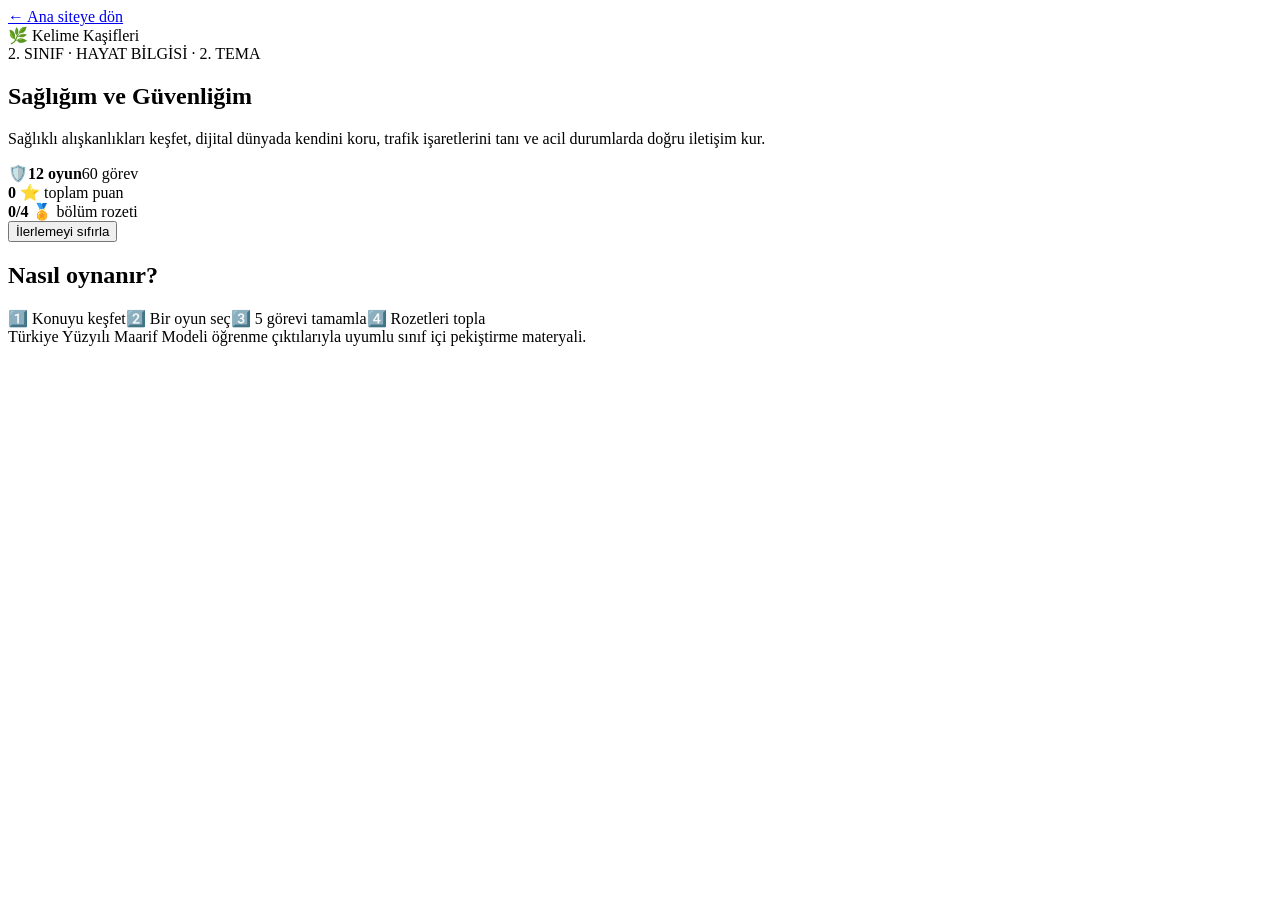
==== index.html @ e48f1bb2 "Sagligim ve Guvenligim sitesini kur" ====
<!doctype html>
<html lang="tr">
<head>
<meta charset="utf-8"><meta name="viewport" content="width=device-width,initial-scale=1">
<meta name="theme-color" content="#0f766e"><meta http-equiv="Cache-Control" content="no-cache, no-store, must-revalidate">
<title>Sağlığım ve Güvenliğim | Kelime Kaşifleri</title>
<link rel="stylesheet" href="styles.css?v=1">
</head>
<body>
<header class="top"><a class="home" href="https://dilaleylak-svg.github.io/">← Ana siteye dön</a><div class="brand">🌿 Kelime Kaşifleri</div></header>
<main>
<section class="hero">
<div><span class="eyebrow">2. SINIF · HAYAT BİLGİSİ · 2. TEMA</span><h1>Sağlığım ve Güvenliğim</h1><p>Sağlıklı alışkanlıkları keşfet, dijital dünyada kendini koru, trafik işaretlerini tanı ve acil durumlarda doğru iletişim kur.</p></div>
<div class="hero-badge">🛡️<b>12 oyun</b><span>60 görev</span></div>
</section>
<section class="progress"><div><b id="stars">0</b> ⭐ toplam puan</div><div><b id="badges">0/4</b> 🏅 bölüm rozeti</div><button id="reset" type="button">İlerlemeyi sıfırla</button></section>
<section class="how"><h2>Nasıl oynanır?</h2><div class="steps"><span>1️⃣ Konuyu keşfet</span><span>2️⃣ Bir oyun seç</span><span>3️⃣ 5 görevi tamamla</span><span>4️⃣ Rozetleri topla</span></div></section>
<section id="worlds" class="worlds"></section>
</main>
<div id="modal" class="modal" hidden><div class="gamebox">
<button id="close" class="close" aria-label="Oyunu kapat">✕</button>
<div id="gameHead"></div><div class="meter"><i id="bar"></i></div>
<div id="question"></div><div id="answers" class="answers"></div><div id="feedback" class="feedback" aria-live="polite"></div>
<button id="next" class="next" hidden>Sonraki görev →</button>
</div></div>
<footer>Türkiye Yüzyılı Maarif Modeli öğrenme çıktılarıyla uyumlu sınıf içi pekiştirme materyali.</footer>
<script src="app.js?v=1"></script>
</body></html>
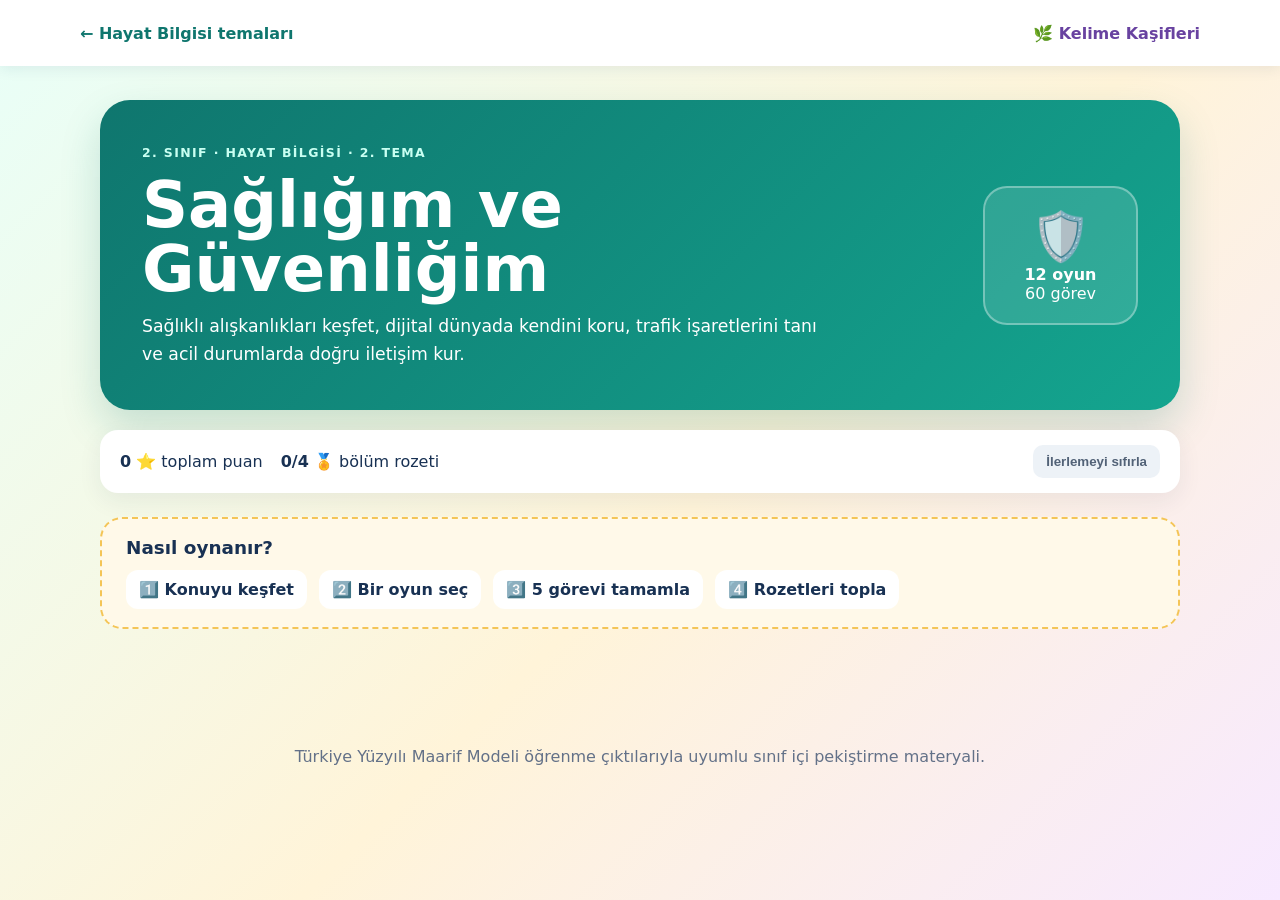
==== commit 1053e51f: "Sagligim ve Guvenligim geri baglantisini guncelle" ====
--- a/index.html
+++ b/index.html
@@ -7,7 +7,7 @@
 <link rel="stylesheet" href="styles.css?v=1">
 </head>
 <body>
-<header class="top"><a class="home" href="https://dilaleylak-svg.github.io/">← Ana siteye dön</a><div class="brand">🌿 Kelime Kaşifleri</div></header>
+<header class="top"><a class="home" href="https://dilaleylak-svg.github.io/hayat-bilgisi/">← Hayat Bilgisi temaları</a><div class="brand">🌿 Kelime Kaşifleri</div></header>
 <main>
 <section class="hero">
 <div><span class="eyebrow">2. SINIF · HAYAT BİLGİSİ · 2. TEMA</span><h1>Sağlığım ve Güvenliğim</h1><p>Sağlıklı alışkanlıkları keşfet, dijital dünyada kendini koru, trafik işaretlerini tanı ve acil durumlarda doğru iletişim kur.</p></div>
--- a/styles.css
+++ b/styles.css
@@ -0,0 +1 @@
+:root{--ink:#183153;--teal:#0f766e;--mint:#dff8ef;--gold:#f5b942;--paper:#fffdf7;--red:#e85d75}*{box-sizing:border-box}body{margin:0;font-family:Nunito,system-ui,-apple-system,"Segoe UI",sans-serif;color:var(--ink);background:linear-gradient(135deg,#e8fff8,#fff4d9 55%,#f7e9ff);min-height:100vh}.top{height:66px;background:#fff;display:flex;align-items:center;justify-content:space-between;padding:0 max(20px,calc((100% - 1120px)/2));box-shadow:0 2px 14px #163a5f18;position:sticky;top:0;z-index:5}.home{color:var(--teal);font-weight:900;text-decoration:none}.brand{font-weight:900;color:#6842a0}main{max-width:1120px;margin:auto;padding:34px 20px 70px}.hero{display:flex;align-items:center;justify-content:space-between;gap:30px;background:linear-gradient(135deg,#0f766e,#14a58f);color:white;border-radius:30px;padding:42px;box-shadow:0 18px 40px #0f766e33}.eyebrow{font-size:.78rem;font-weight:900;letter-spacing:.11em;color:#c9fff2}.hero h1{font-size:clamp(2rem,5vw,4rem);line-height:1;margin:12px 0}.hero p{max-width:700px;font-size:1.08rem;line-height:1.6;margin:0}.hero-badge{background:#ffffff20;border:2px solid #ffffff55;border-radius:24px;min-width:155px;padding:20px;text-align:center;font-size:3rem}.hero-badge b,.hero-badge span{display:block;font-size:1rem}.progress{margin:20px 0;display:flex;gap:18px;align-items:center;flex-wrap:wrap;background:white;border-radius:18px;padding:15px 20px;box-shadow:0 8px 25px #18315312}.progress div{font-size:1rem}.progress button{margin-left:auto;border:0;background:#edf2f7;color:#526277;border-radius:10px;padding:9px 13px;font-weight:700;cursor:pointer}.how{background:#fff9e9;border:2px dashed #f4c557;border-radius:22px;padding:18px 24px;margin:24px 0}.how h2{margin:0 0 12px;font-size:1.15rem}.steps{display:flex;gap:12px;flex-wrap:wrap}.steps span{background:white;border-radius:12px;padding:10px 13px;font-weight:800}.worlds{display:grid;gap:24px}.world{background:white;border-radius:26px;padding:28px;box-shadow:0 13px 35px #18315316;border-top:8px solid var(--c)}.world-head{display:flex;gap:18px;align-items:flex-start}.world-icon{font-size:3rem;background:var(--soft);border-radius:20px;padding:13px}.world h2{margin:0 0 7px;font-size:1.55rem}.code{font-size:.75rem;color:var(--c);font-weight:900}.intro{background:var(--soft);border-radius:16px;padding:15px 18px;margin:18px 0;line-height:1.55}.intro b{display:block;margin-bottom:4px}.cards{display:grid;grid-template-columns:repeat(3,1fr);gap:14px}.card{border:2px solid #e8edf3;background:#fff;border-radius:18px;padding:18px;text-align:left;cursor:pointer;transition:.2s;color:var(--ink)}.card:hover{transform:translateY(-3px);border-color:var(--c);box-shadow:0 9px 20px #18315315}.card .emoji{font-size:2rem}.card h3{margin:8px 0 5px}.card p{margin:0;color:#65748b;line-height:1.4}.card strong{display:block;color:var(--c);margin-top:12px}.modal{position:fixed;inset:0;background:#10243bd9;z-index:20;display:grid;place-items:center;padding:18px}.modal[hidden]{display:none}.gamebox{background:var(--paper);border-radius:28px;width:min(680px,100%);min-height:470px;padding:30px;position:relative;box-shadow:0 25px 80px #0008}.close{position:absolute;right:18px;top:16px;border:0;background:#edf2f7;width:38px;height:38px;border-radius:50%;font-size:1rem;cursor:pointer}.game-title{font-size:1.35rem;font-weight:950;margin-right:40px}.game-meta{color:#6b7890;margin-top:4px}.meter{height:10px;background:#e8edf3;border-radius:9px;margin:18px 0;overflow:hidden}.meter i{display:block;height:100%;width:0;background:linear-gradient(90deg,#16a085,#f5b942);transition:.3s}.qno{font-weight:900;color:var(--teal);font-size:.85rem}.prompt{font-size:1.35rem;font-weight:900;margin:10px 0}.scene{text-align:center;font-size:2.3rem;background:#f3f8fb;border-radius:16px;padding:15px;margin-bottom:15px;white-space:pre-line}.answers{display:grid;grid-template-columns:1fr 1fr;gap:11px}.answer{border:2px solid #dbe4ec;background:white;border-radius:14px;padding:13px;font-size:1rem;font-weight:750;color:var(--ink);cursor:pointer}.answer:hover{border-color:#14a58f}.answer.good{background:#dcfce7;border-color:#22a45b}.answer.bad{background:#ffe4e8;border-color:#e85d75}.answer:disabled{cursor:default}.feedback{min-height:48px;margin-top:15px;font-weight:800}.next{display:block;margin-left:auto;border:0;border-radius:13px;background:var(--teal);color:#fff;padding:12px 18px;font-weight:900;cursor:pointer}.result{text-align:center;padding:25px 5px}.result .cup{font-size:5rem}.result h2{font-size:2rem;margin:10px}.result p{font-size:1.1rem}.play-again{border:0;border-radius:13px;background:var(--teal);color:white;padding:13px 20px;font-weight:900;cursor:pointer}footer{text-align:center;padding:24px;color:#637188}@media(max-width:760px){.hero{padding:28px;align-items:flex-start}.hero-badge{display:none}.cards{grid-template-columns:1fr}.world{padding:20px}.answers{grid-template-columns:1fr}.progress button{margin-left:0}.gamebox{padding:24px 18px}.top{padding:0 15px}}
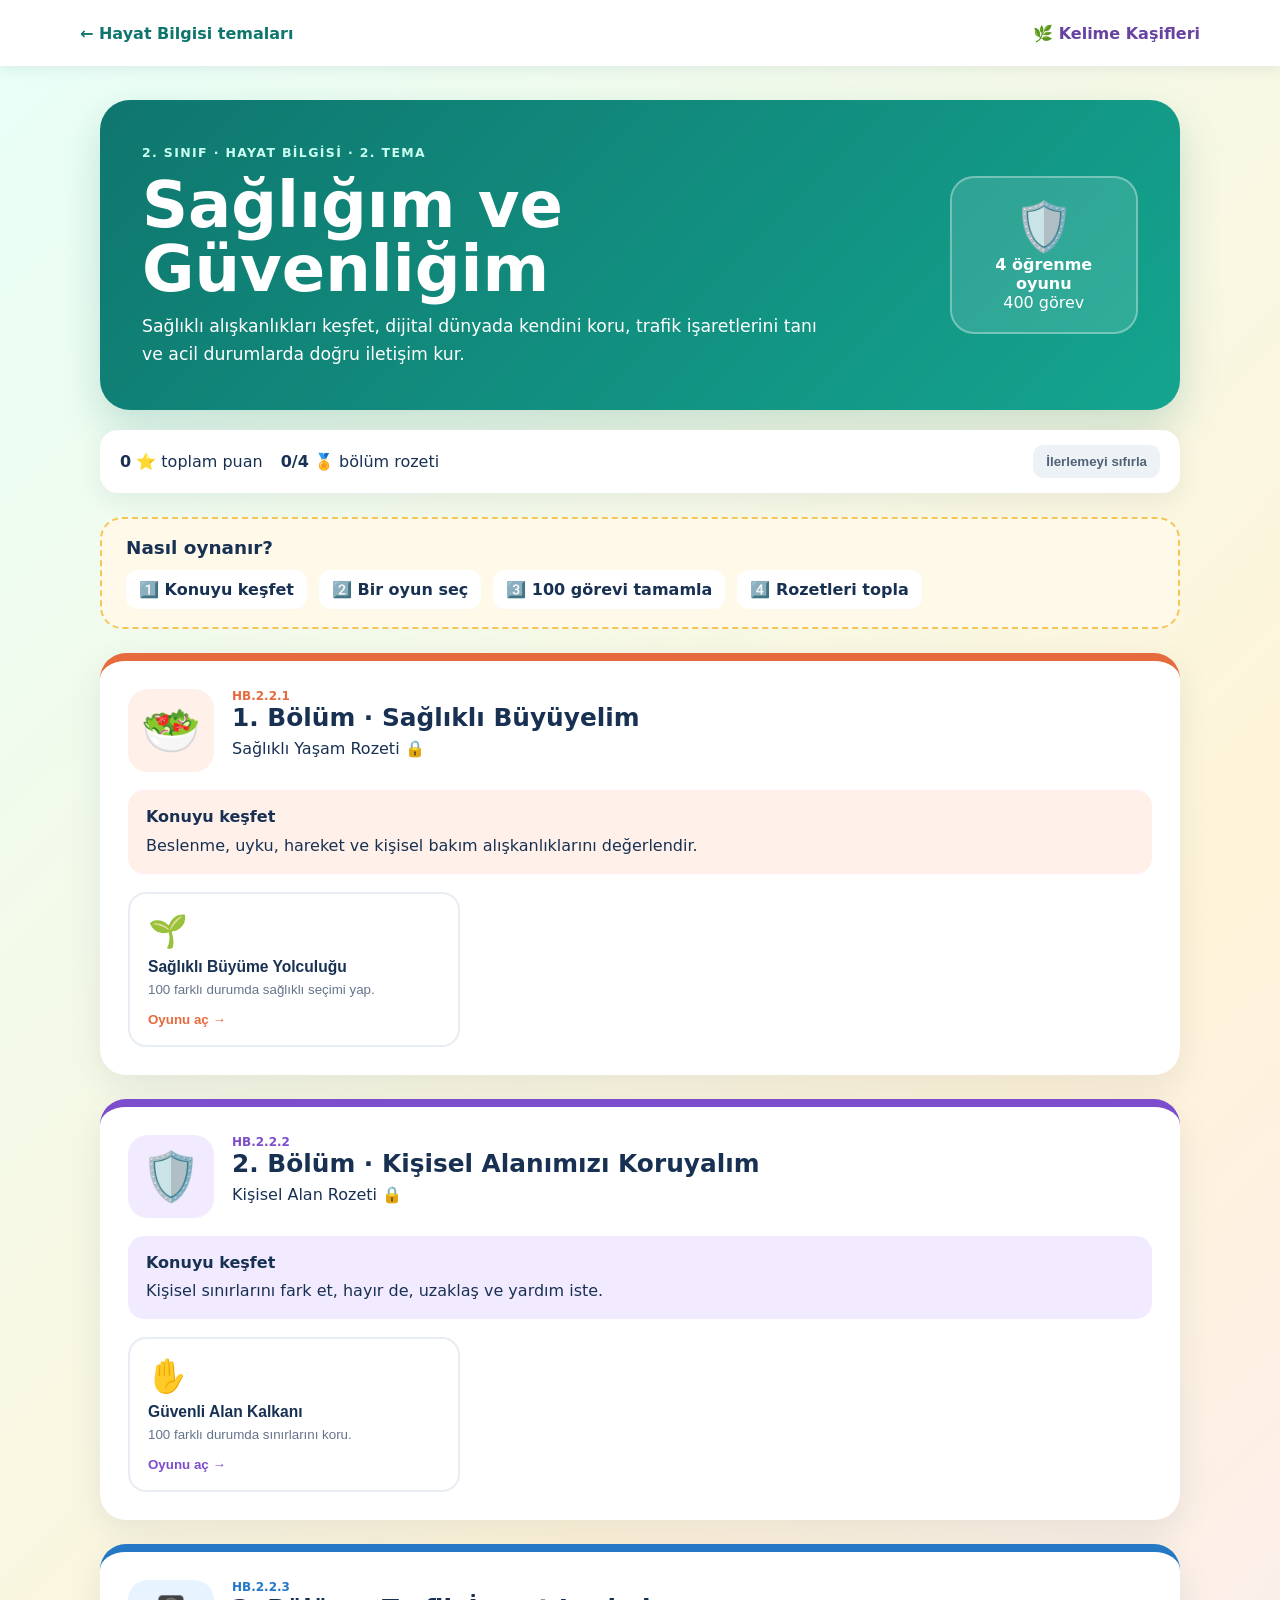
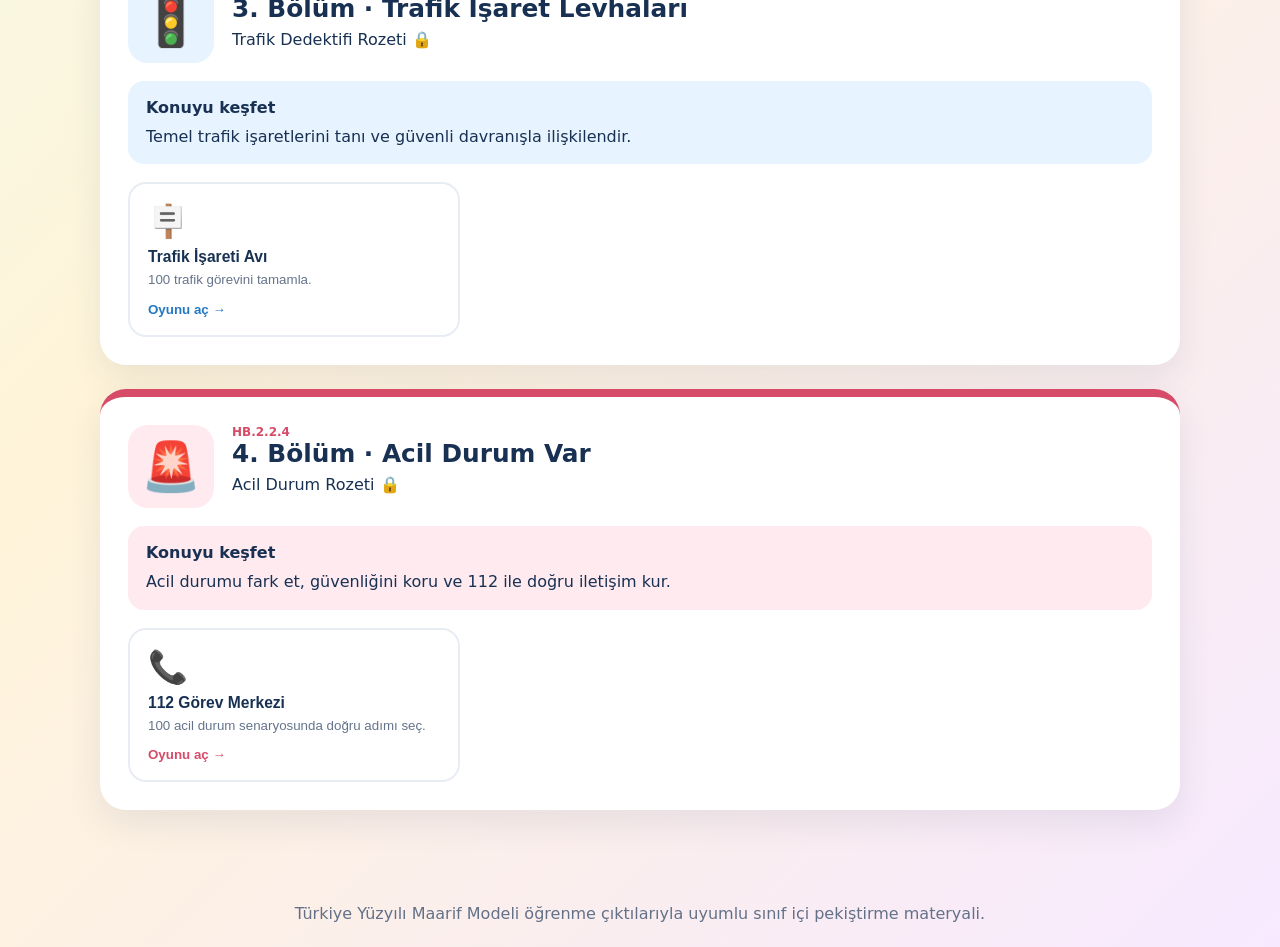
==== commit 3ce6b93d: "Tema sayacını 400 göreve güncelle" ====
--- a/index.html
+++ b/index.html
@@ -4,17 +4,17 @@
 <meta charset="utf-8"><meta name="viewport" content="width=device-width,initial-scale=1">
 <meta name="theme-color" content="#0f766e"><meta http-equiv="Cache-Control" content="no-cache, no-store, must-revalidate">
 <title>Sağlığım ve Güvenliğim | Kelime Kaşifleri</title>
-<link rel="stylesheet" href="styles.css?v=1">
+<link rel="stylesheet" href="styles.css?v=2">
 </head>
 <body>
 <header class="top"><a class="home" href="https://dilaleylak-svg.github.io/hayat-bilgisi/">← Hayat Bilgisi temaları</a><div class="brand">🌿 Kelime Kaşifleri</div></header>
 <main>
 <section class="hero">
 <div><span class="eyebrow">2. SINIF · HAYAT BİLGİSİ · 2. TEMA</span><h1>Sağlığım ve Güvenliğim</h1><p>Sağlıklı alışkanlıkları keşfet, dijital dünyada kendini koru, trafik işaretlerini tanı ve acil durumlarda doğru iletişim kur.</p></div>
-<div class="hero-badge">🛡️<b>12 oyun</b><span>60 görev</span></div>
+<div class="hero-badge">🛡️<b>4 öğrenme oyunu</b><span>400 görev</span></div>
 </section>
 <section class="progress"><div><b id="stars">0</b> ⭐ toplam puan</div><div><b id="badges">0/4</b> 🏅 bölüm rozeti</div><button id="reset" type="button">İlerlemeyi sıfırla</button></section>
-<section class="how"><h2>Nasıl oynanır?</h2><div class="steps"><span>1️⃣ Konuyu keşfet</span><span>2️⃣ Bir oyun seç</span><span>3️⃣ 5 görevi tamamla</span><span>4️⃣ Rozetleri topla</span></div></section>
+<section class="how"><h2>Nasıl oynanır?</h2><div class="steps"><span>1️⃣ Konuyu keşfet</span><span>2️⃣ Bir oyun seç</span><span>3️⃣ 100 görevi tamamla</span><span>4️⃣ Rozetleri topla</span></div></section>
 <section id="worlds" class="worlds"></section>
 </main>
 <div id="modal" class="modal" hidden><div class="gamebox">
@@ -24,5 +24,5 @@
 <button id="next" class="next" hidden>Sonraki görev →</button>
 </div></div>
 <footer>Türkiye Yüzyılı Maarif Modeli öğrenme çıktılarıyla uyumlu sınıf içi pekiştirme materyali.</footer>
-<script src="app.js?v=1"></script>
+<script src="app.js?v=100"></script>
 </body></html>
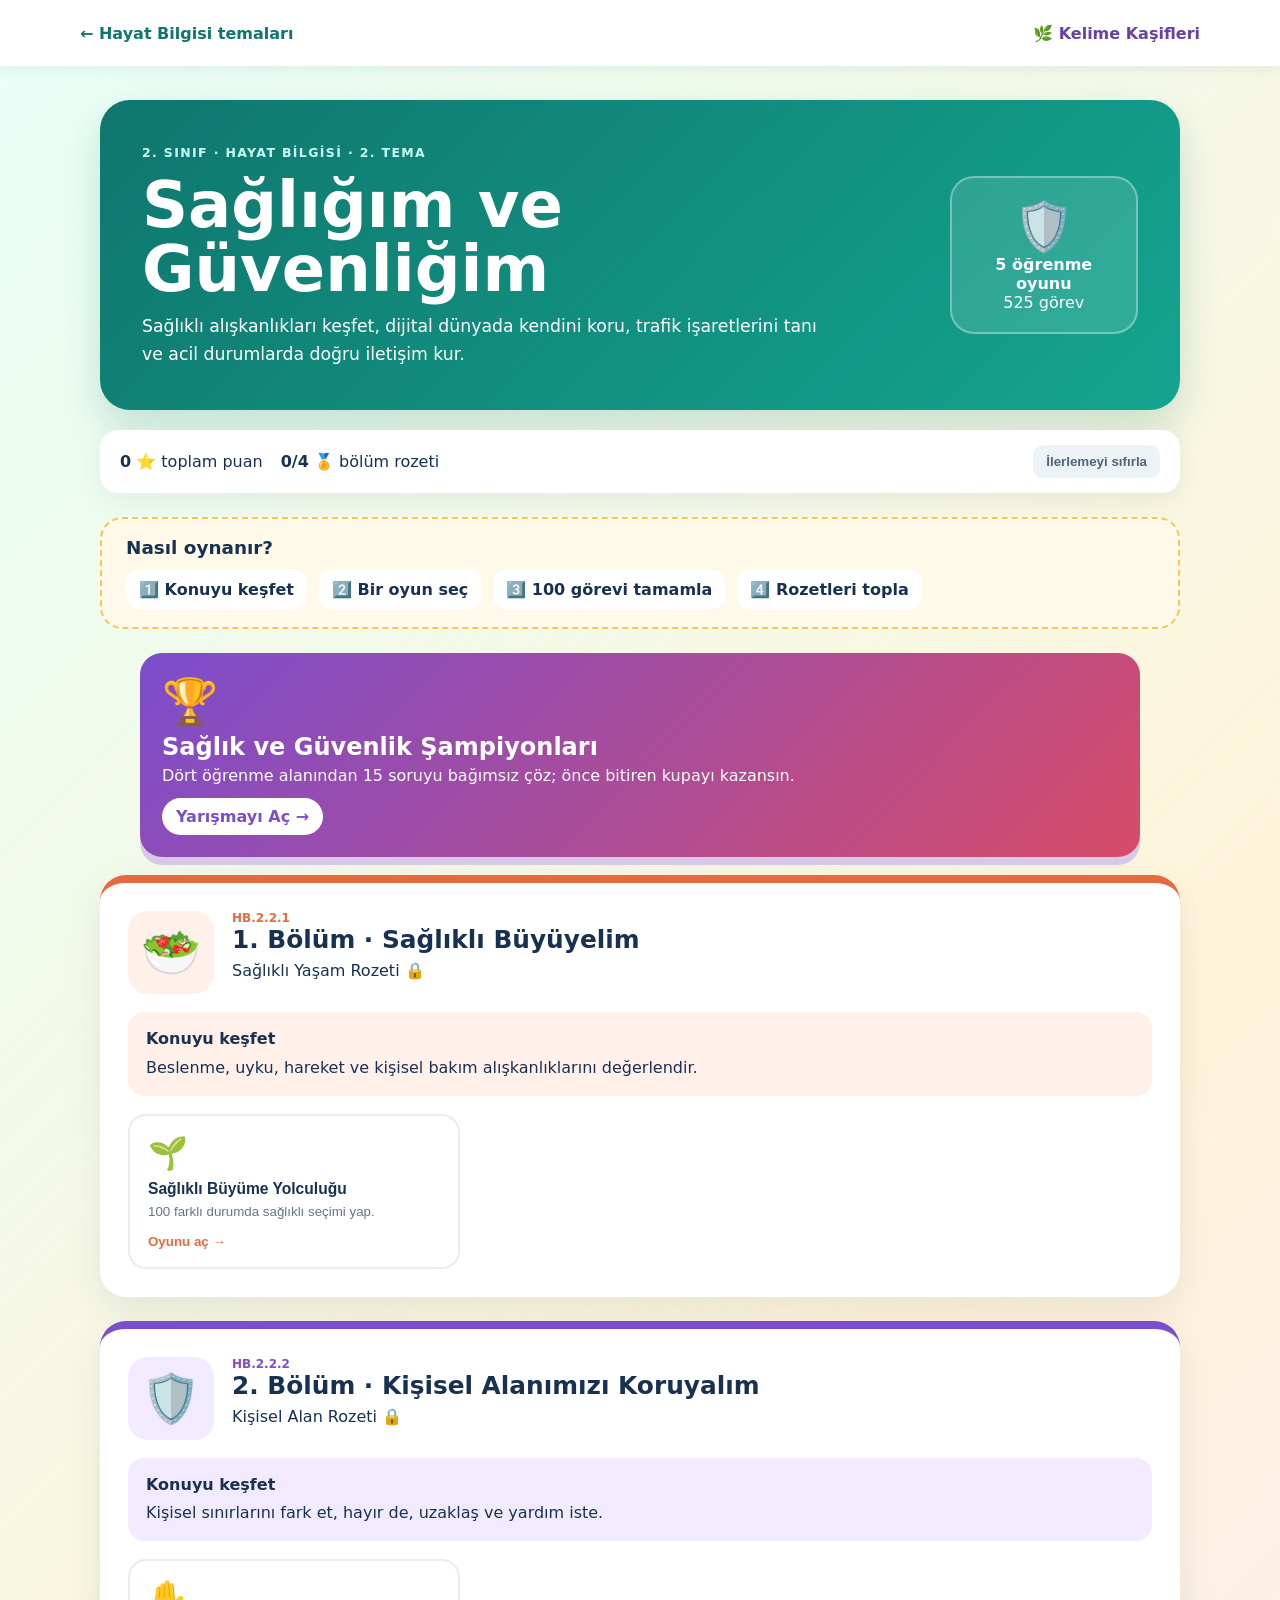
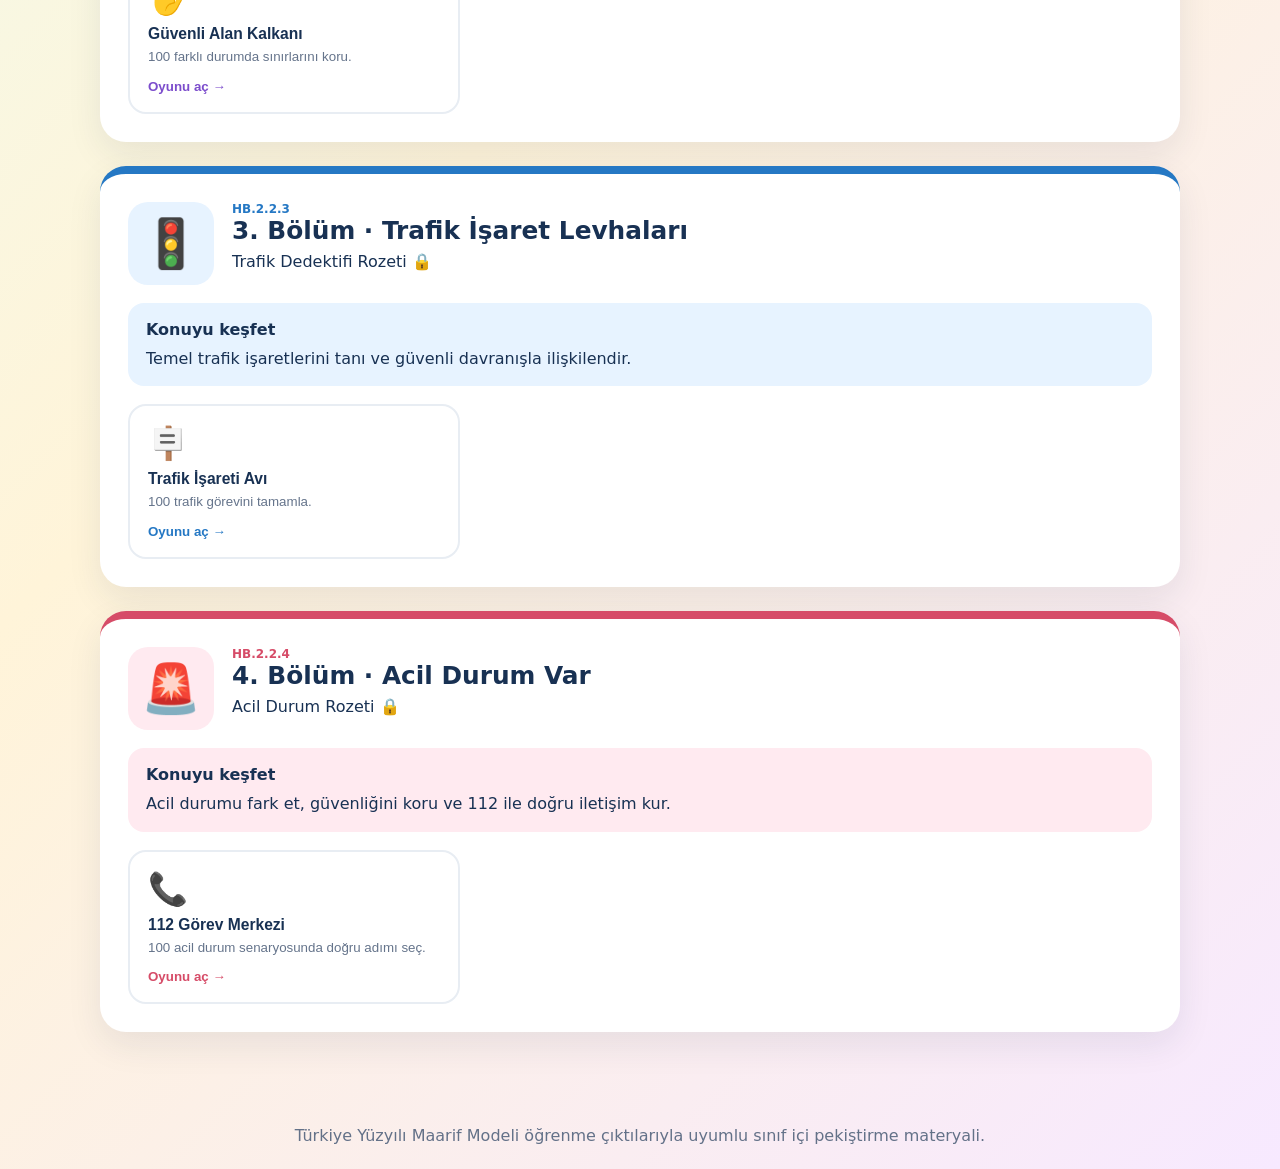
==== commit 434c0f73: "Sağlığım ve Güvenliğim tema sayfasına yarışma ekle" ====
--- a/index.html
+++ b/index.html
@@ -11,10 +11,11 @@
 <main>
 <section class="hero">
 <div><span class="eyebrow">2. SINIF · HAYAT BİLGİSİ · 2. TEMA</span><h1>Sağlığım ve Güvenliğim</h1><p>Sağlıklı alışkanlıkları keşfet, dijital dünyada kendini koru, trafik işaretlerini tanı ve acil durumlarda doğru iletişim kur.</p></div>
-<div class="hero-badge">🛡️<b>4 öğrenme oyunu</b><span>400 görev</span></div>
+<div class="hero-badge">🛡️<b>5 öğrenme oyunu</b><span>525 görev</span></div>
 </section>
 <section class="progress"><div><b id="stars">0</b> ⭐ toplam puan</div><div><b id="badges">0/4</b> 🏅 bölüm rozeti</div><button id="reset" type="button">İlerlemeyi sıfırla</button></section>
 <section class="how"><h2>Nasıl oynanır?</h2><div class="steps"><span>1️⃣ Konuyu keşfet</span><span>2️⃣ Bir oyun seç</span><span>3️⃣ 100 görevi tamamla</span><span>4️⃣ Rozetleri topla</span></div></section>
+<section style="margin:18px auto;max-width:1000px"><a href="saglik-guvenlik-yarisi.html?v=1" style="display:block;text-decoration:none;color:#fff;background:linear-gradient(135deg,#7c4dcc,#d64c68);border-radius:22px;padding:22px;box-shadow:0 8px 0 #d9c9e8"><div style="font-size:45px">🏆</div><h2 style="margin:5px 0">Sağlık ve Güvenlik Şampiyonları</h2><p style="margin:5px 0 13px">Dört öğrenme alanından 15 soruyu bağımsız çöz; önce bitiren kupayı kazansın.</p><strong style="display:inline-block;background:#fff;color:#7c4dcc;border-radius:99px;padding:9px 14px">Yarışmayı Aç →</strong></a></section>
 <section id="worlds" class="worlds"></section>
 </main>
 <div id="modal" class="modal" hidden><div class="gamebox">
@@ -24,5 +25,5 @@
 <button id="next" class="next" hidden>Sonraki görev →</button>
 </div></div>
 <footer>Türkiye Yüzyılı Maarif Modeli öğrenme çıktılarıyla uyumlu sınıf içi pekiştirme materyali.</footer>
-<script src="app.js?v=100"></script>
+<script src="app.js?v=101"></script>
 </body></html>
